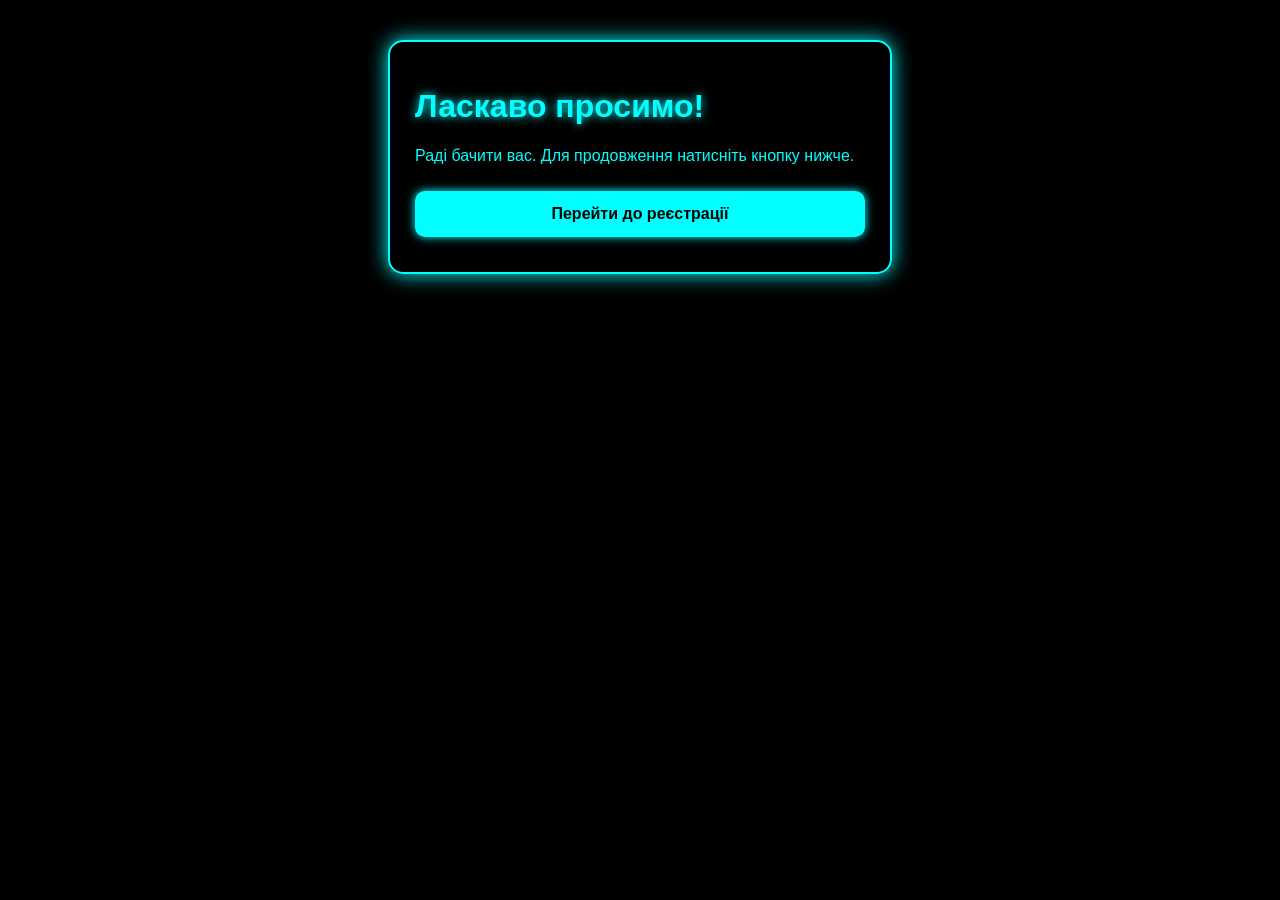
==== index.html @ 20db985f "Add files via upload" ====
<!DOCTYPE html>
<html lang="uk">
<head>
    <meta charset="UTF-8">
    <meta name="viewport" content="width=device-width, initial-scale=1.0">
    <title>Вітаємо!</title>
    <link rel="stylesheet" href="style.css">
</head>
<body>

<div class="container">
    <h1>Ласкаво просимо!</h1>
    <p>Раді бачити вас. Для продовження натисніть кнопку нижче.</p>

    <button onclick="openRegister()">Перейти до реєстрації</button>
</div>

<script>
    function openRegister() {
        window.location.href = "register.html";
    }

    const tg = window.Telegram.WebApp;
    tg.expand();
</script>

</body>
</html>
---- style.css ----
body {
    margin: 0;
    font-family: 'Montserrat', sans-serif;
    background: #000000;
    color: #00ffff;
    display: flex;
    flex-direction: column;
    align-items: center;
    padding: 40px;
}

h1, h2 {
    color: #0ff;
    text-shadow: 0 0 10px #0ff;
}

.container {
    width: 90%;
    max-width: 450px;
    background: rgba(0, 0, 0, 0.7);
    border: 2px solid #0ff;
    border-radius: 15px;
    padding: 25px;
    box-shadow: 0 0 20px #0ff;
}

input, button {
    width: 100%;
    padding: 14px;
    margin: 10px 0;
    border-radius: 10px;
    border: none;
    outline: none;
    font-size: 16px;
}

input {
    background: #111;
    color: #0ff;
    border: 1px solid #0ff;
}

button {
    background: #00ffff;
    color: #000;
    font-weight: bold;
    cursor: pointer;
    box-shadow: 0 0 10px #0ff;
    transition: 0.2s;
}

button:hover {
    box-shadow: 0 0 20px #00e6e6;
    transform: scale(1.03);
}

.error {
    color: #ff0066;
    font-size: 14px;
    margin-top: -5px;
}

img.preview {
    width: 100%;
    margin-top: 10px;
    border-radius: 15px;
    box-shadow: 0 0 15px #0ff;
}
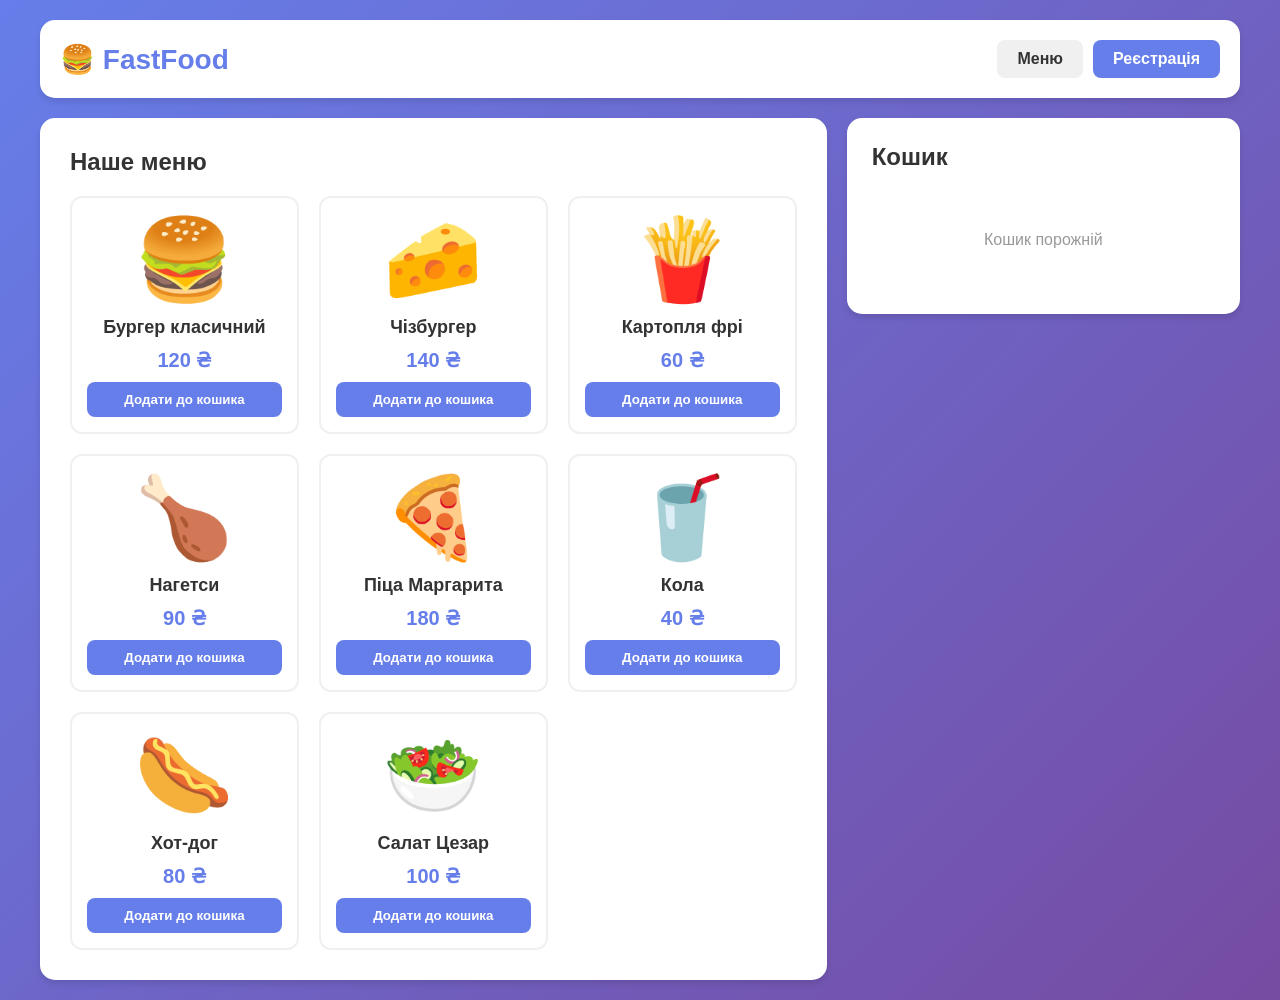
==== commit db1a1346: "Add files via upload" ====
--- a/index.html
+++ b/index.html
@@ -3,26 +3,555 @@
 <head>
     <meta charset="UTF-8">
     <meta name="viewport" content="width=device-width, initial-scale=1.0">
-    <title>Вітаємо!</title>
-    <link rel="stylesheet" href="style.css">
+    <title>FastFood - Замовлення фастфуду</title>
+    <style>
+        * {
+            margin: 0;
+            padding: 0;
+            box-sizing: border-box;
+        }
+
+        body {
+            font-family: 'Segoe UI', Tahoma, Geneva, Verdana, sans-serif;
+            background: linear-gradient(135deg, #667eea 0%, #764ba2 100%);
+            min-height: 100vh;
+            padding: 20px;
+        }
+
+        .container {
+            max-width: 1200px;
+            margin: 0 auto;
+        }
+
+        header {
+            background: white;
+            padding: 20px;
+            border-radius: 15px;
+            margin-bottom: 20px;
+            box-shadow: 0 4px 6px rgba(0,0,0,0.1);
+            display: flex;
+            justify-content: space-between;
+            align-items: center;
+        }
+
+        .logo {
+            font-size: 28px;
+            font-weight: bold;
+            color: #667eea;
+        }
+
+        .nav-buttons {
+            display: flex;
+            gap: 10px;
+        }
+
+        .btn {
+            padding: 10px 20px;
+            border: none;
+            border-radius: 8px;
+            cursor: pointer;
+            font-size: 16px;
+            transition: all 0.3s;
+            font-weight: 600;
+        }
+
+        .btn-primary {
+            background: #667eea;
+            color: white;
+        }
+
+        .btn-primary:hover {
+            background: #5568d3;
+            transform: translateY(-2px);
+        }
+
+        .btn-secondary {
+            background: #f0f0f0;
+            color: #333;
+        }
+
+        .btn-secondary:hover {
+            background: #e0e0e0;
+        }
+
+        .main-content {
+            display: grid;
+            grid-template-columns: 2fr 1fr;
+            gap: 20px;
+        }
+
+        .menu-section {
+            background: white;
+            padding: 30px;
+            border-radius: 15px;
+            box-shadow: 0 4px 6px rgba(0,0,0,0.1);
+        }
+
+        .section-title {
+            font-size: 24px;
+            margin-bottom: 20px;
+            color: #333;
+        }
+
+        .menu-grid {
+            display: grid;
+            grid-template-columns: repeat(auto-fill, minmax(200px, 1fr));
+            gap: 20px;
+        }
+
+        .menu-item {
+            border: 2px solid #f0f0f0;
+            border-radius: 12px;
+            padding: 15px;
+            text-align: center;
+            transition: all 0.3s;
+            cursor: pointer;
+        }
+
+        .menu-item:hover {
+            border-color: #667eea;
+            transform: translateY(-5px);
+            box-shadow: 0 6px 12px rgba(102, 126, 234, 0.2);
+        }
+
+        .menu-item img {
+            width: 100%;
+            height: 150px;
+            object-fit: cover;
+            border-radius: 8px;
+            margin-bottom: 10px;
+            background: linear-gradient(135deg, #667eea 0%, #764ba2 100%);
+        }
+
+        .menu-item h3 {
+            font-size: 18px;
+            margin-bottom: 8px;
+            color: #333;
+        }
+
+        .menu-item .price {
+            font-size: 20px;
+            font-weight: bold;
+            color: #667eea;
+            margin: 10px 0;
+        }
+
+        .add-to-cart {
+            width: 100%;
+            padding: 10px;
+            background: #667eea;
+            color: white;
+            border: none;
+            border-radius: 8px;
+            cursor: pointer;
+            font-weight: 600;
+            transition: all 0.3s;
+        }
+
+        .add-to-cart:hover {
+            background: #5568d3;
+        }
+
+        .sidebar {
+            display: flex;
+            flex-direction: column;
+            gap: 20px;
+        }
+
+        .cart-section, .register-section {
+            background: white;
+            padding: 25px;
+            border-radius: 15px;
+            box-shadow: 0 4px 6px rgba(0,0,0,0.1);
+        }
+
+        .cart-item {
+            display: flex;
+            justify-content: space-between;
+            align-items: center;
+            padding: 15px;
+            border-bottom: 1px solid #f0f0f0;
+        }
+
+        .cart-item:last-child {
+            border-bottom: none;
+        }
+
+        .cart-item-info {
+            flex: 1;
+        }
+
+        .cart-item-name {
+            font-weight: 600;
+            margin-bottom: 5px;
+        }
+
+        .cart-item-price {
+            color: #667eea;
+            font-weight: bold;
+        }
+
+        .cart-item-controls {
+            display: flex;
+            align-items: center;
+            gap: 10px;
+        }
+
+        .quantity-btn {
+            width: 30px;
+            height: 30px;
+            border: 1px solid #ddd;
+            background: white;
+            border-radius: 5px;
+            cursor: pointer;
+            font-size: 18px;
+        }
+
+        .quantity {
+            font-weight: 600;
+            min-width: 30px;
+            text-align: center;
+        }
+
+        .cart-total {
+            margin-top: 20px;
+            padding-top: 20px;
+            border-top: 2px solid #f0f0f0;
+            display: flex;
+            justify-content: space-between;
+            font-size: 20px;
+            font-weight: bold;
+        }
+
+        .order-btn {
+            width: 100%;
+            padding: 15px;
+            margin-top: 15px;
+            background: #764ba2;
+            color: white;
+            border: none;
+            border-radius: 8px;
+            font-size: 18px;
+            font-weight: bold;
+            cursor: pointer;
+            transition: all 0.3s;
+        }
+
+        .order-btn:hover {
+            background: #653a8a;
+            transform: translateY(-2px);
+        }
+
+        .order-btn:disabled {
+            background: #ccc;
+            cursor: not-allowed;
+        }
+
+        .form-group {
+            margin-bottom: 20px;
+        }
+
+        .form-group label {
+            display: block;
+            margin-bottom: 8px;
+            font-weight: 600;
+            color: #333;
+        }
+
+        .form-group input {
+            width: 100%;
+            padding: 12px;
+            border: 2px solid #f0f0f0;
+            border-radius: 8px;
+            font-size: 16px;
+            transition: all 0.3s;
+        }
+
+        .form-group input:focus {
+            outline: none;
+            border-color: #667eea;
+        }
+
+        .register-btn {
+            width: 100%;
+            padding: 15px;
+            background: #667eea;
+            color: white;
+            border: none;
+            border-radius: 8px;
+            font-size: 18px;
+            font-weight: bold;
+            cursor: pointer;
+            transition: all 0.3s;
+        }
+
+        .register-btn:hover {
+            background: #5568d3;
+        }
+
+        .hidden {
+            display: none;
+        }
+
+        .empty-cart {
+            text-align: center;
+            padding: 40px 20px;
+            color: #999;
+        }
+
+        .success-message {
+            background: #4caf50;
+            color: white;
+            padding: 15px;
+            border-radius: 8px;
+            margin-bottom: 20px;
+            text-align: center;
+        }
+
+        @media (max-width: 768px) {
+            .main-content {
+                grid-template-columns: 1fr;
+            }
+
+            header {
+                flex-direction: column;
+                gap: 15px;
+            }
+
+            .nav-buttons {
+                width: 100%;
+                flex-direction: column;
+            }
+
+            .btn {
+                width: 100%;
+            }
+        }
+    </style>
 </head>
 <body>
-
-<div class="container">
-    <h1>Ласкаво просимо!</h1>
-    <p>Раді бачити вас. Для продовження натисніть кнопку нижче.</p>
-
-    <button onclick="openRegister()">Перейти до реєстрації</button>
-</div>
-
-<script>
-    function openRegister() {
-        window.location.href = "register.html";
-    }
-
-    const tg = window.Telegram.WebApp;
-    tg.expand();
-</script>
-
+    <div class="container">
+        <header>
+            <div class="logo">🍔 FastFood</div>
+            <div class="nav-buttons">
+                <button class="btn btn-secondary" onclick="showMenu()">Меню</button>
+                <button class="btn btn-primary" onclick="showRegister()">Реєстрація</button>
+            </div>
+        </header>
+
+        <div class="main-content">
+            <div class="menu-section" id="menuSection">
+                <h2 class="section-title">Наше меню</h2>
+                <div class="menu-grid" id="menuGrid">
+                    <!-- Меню буде додано через JavaScript -->
+                </div>
+            </div>
+
+            <div class="sidebar">
+                <div class="cart-section">
+                    <h2 class="section-title">Кошик</h2>
+                    <div id="cartItems">
+                        <div class="empty-cart">Кошик порожній</div>
+                    </div>
+                    <div class="cart-total hidden" id="cartTotal">
+                        <span>Всього:</span>
+                        <span id="totalPrice">0 ₴</span>
+                    </div>
+                    <button class="order-btn hidden" id="orderBtn" onclick="placeOrder()">Замовити</button>
+                </div>
+
+                <div class="register-section hidden" id="registerSection">
+                    <h2 class="section-title">Реєстрація</h2>
+                    <div id="registerMessage"></div>
+                    <form id="registerForm" onsubmit="handleRegister(event)">
+                        <div class="form-group">
+                            <label for="name">Ім'я</label>
+                            <input type="text" id="name" name="name" required>
+                        </div>
+                        <div class="form-group">
+                            <label for="email">Email</label>
+                            <input type="email" id="email" name="email" required>
+                        </div>
+                        <div class="form-group">
+                            <label for="phone">Телефон</label>
+                            <input type="tel" id="phone" name="phone" required>
+                        </div>
+                        <div class="form-group">
+                            <label for="address">Адреса доставки</label>
+                            <input type="text" id="address" name="address" required>
+                        </div>
+                        <button type="submit" class="register-btn">Зареєструватися</button>
+                    </form>
+                </div>
+            </div>
+        </div>
+    </div>
+
+    <script>
+        // Дані меню
+        const menuItems = [
+            { id: 1, name: 'Бургер класичний', price: 120, image: '🍔' },
+            { id: 2, name: 'Чізбургер', price: 140, image: '🧀' },
+            { id: 3, name: 'Картопля фрі', price: 60, image: '🍟' },
+            { id: 4, name: 'Нагетси', price: 90, image: '🍗' },
+            { id: 5, name: 'Піца Маргарита', price: 180, image: '🍕' },
+            { id: 6, name: 'Кола', price: 40, image: '🥤' },
+            { id: 7, name: 'Хот-дог', price: 80, image: '🌭' },
+            { id: 8, name: 'Салат Цезар', price: 100, image: '🥗' }
+        ];
+
+        let cart = [];
+        let registeredUsers = JSON.parse(localStorage.getItem('registeredUsers') || '[]');
+
+        // Ініціалізація
+        function init() {
+            renderMenu();
+            updateCart();
+        }
+
+        // Відображення меню
+        function renderMenu() {
+            const menuGrid = document.getElementById('menuGrid');
+            menuGrid.innerHTML = menuItems.map(item => `
+                <div class="menu-item">
+                    <div style="font-size: 80px; margin-bottom: 10px;">${item.image}</div>
+                    <h3>${item.name}</h3>
+                    <div class="price">${item.price} ₴</div>
+                    <button class="add-to-cart" onclick="addToCart(${item.id})">Додати до кошика</button>
+                </div>
+            `).join('');
+        }
+
+        // Додавання до кошика
+        function addToCart(itemId) {
+            const item = menuItems.find(i => i.id === itemId);
+            const existingItem = cart.find(i => i.id === itemId);
+
+            if (existingItem) {
+                existingItem.quantity++;
+            } else {
+                cart.push({ ...item, quantity: 1 });
+            }
+
+            updateCart();
+        }
+
+        // Оновлення кошика
+        function updateCart() {
+            const cartItems = document.getElementById('cartItems');
+            const cartTotal = document.getElementById('cartTotal');
+            const orderBtn = document.getElementById('orderBtn');
+            const totalPrice = document.getElementById('totalPrice');
+
+            if (cart.length === 0) {
+                cartItems.innerHTML = '<div class="empty-cart">Кошик порожній</div>';
+                cartTotal.classList.add('hidden');
+                orderBtn.classList.add('hidden');
+            } else {
+                cartItems.innerHTML = cart.map(item => `
+                    <div class="cart-item">
+                        <div class="cart-item-info">
+                            <div class="cart-item-name">${item.name}</div>
+                            <div class="cart-item-price">${item.price} ₴</div>
+                        </div>
+                        <div class="cart-item-controls">
+                            <button class="quantity-btn" onclick="changeQuantity(${item.id}, -1)">-</button>
+                            <span class="quantity">${item.quantity}</span>
+                            <button class="quantity-btn" onclick="changeQuantity(${item.id}, 1)">+</button>
+                        </div>
+                    </div>
+                `).join('');
+
+                const total = cart.reduce((sum, item) => sum + (item.price * item.quantity), 0);
+                totalPrice.textContent = `${total} ₴`;
+                cartTotal.classList.remove('hidden');
+                orderBtn.classList.remove('hidden');
+            }
+        }
+
+        // Зміна кількості
+        function changeQuantity(itemId, change) {
+            const item = cart.find(i => i.id === itemId);
+            if (item) {
+                item.quantity += change;
+                if (item.quantity <= 0) {
+                    cart = cart.filter(i => i.id !== itemId);
+                }
+                updateCart();
+            }
+        }
+
+        // Показати меню
+        function showMenu() {
+            document.getElementById('menuSection').classList.remove('hidden');
+            document.getElementById('registerSection').classList.add('hidden');
+        }
+
+        // Показати реєстрацію
+        function showRegister() {
+            document.getElementById('menuSection').classList.add('hidden');
+            document.getElementById('registerSection').classList.remove('hidden');
+        }
+
+        // Обробка реєстрації
+        function handleRegister(event) {
+            event.preventDefault();
+            const formData = new FormData(event.target);
+            const userData = {
+                name: formData.get('name'),
+                email: formData.get('email'),
+                phone: formData.get('phone'),
+                address: formData.get('address'),
+                registeredAt: new Date().toISOString()
+            };
+
+            registeredUsers.push(userData);
+            localStorage.setItem('registeredUsers', JSON.stringify(registeredUsers));
+
+            const messageDiv = document.getElementById('registerMessage');
+            messageDiv.innerHTML = '<div class="success-message">✅ Реєстрація успішна! Тепер ви можете робити замовлення.</div>';
+            
+            event.target.reset();
+            
+            setTimeout(() => {
+                showMenu();
+                messageDiv.innerHTML = '';
+            }, 2000);
+        }
+
+        // Оформити замовлення
+        function placeOrder() {
+            if (cart.length === 0) {
+                alert('Кошик порожній!');
+                return;
+            }
+
+            if (registeredUsers.length === 0) {
+                alert('Будь ласка, спочатку зареєструйтеся!');
+                showRegister();
+                return;
+            }
+
+            const total = cart.reduce((sum, item) => sum + (item.price * item.quantity), 0);
+            const order = {
+                items: cart,
+                total: total,
+                user: registeredUsers[registeredUsers.length - 1],
+                orderDate: new Date().toISOString()
+            };
+
+            const orders = JSON.parse(localStorage.getItem('orders') || '[]');
+            orders.push(order);
+            localStorage.setItem('orders', JSON.stringify(orders));
+
+            alert(`✅ Замовлення оформлено!\nВсього: ${total} ₴\nОчікуйте доставку за адресою: ${order.user.address}`);
+            
+            cart = [];
+            updateCart();
+        }
+
+        // Ініціалізація при завантаженні
+        init();
+    </script>
 </body>
 </html>
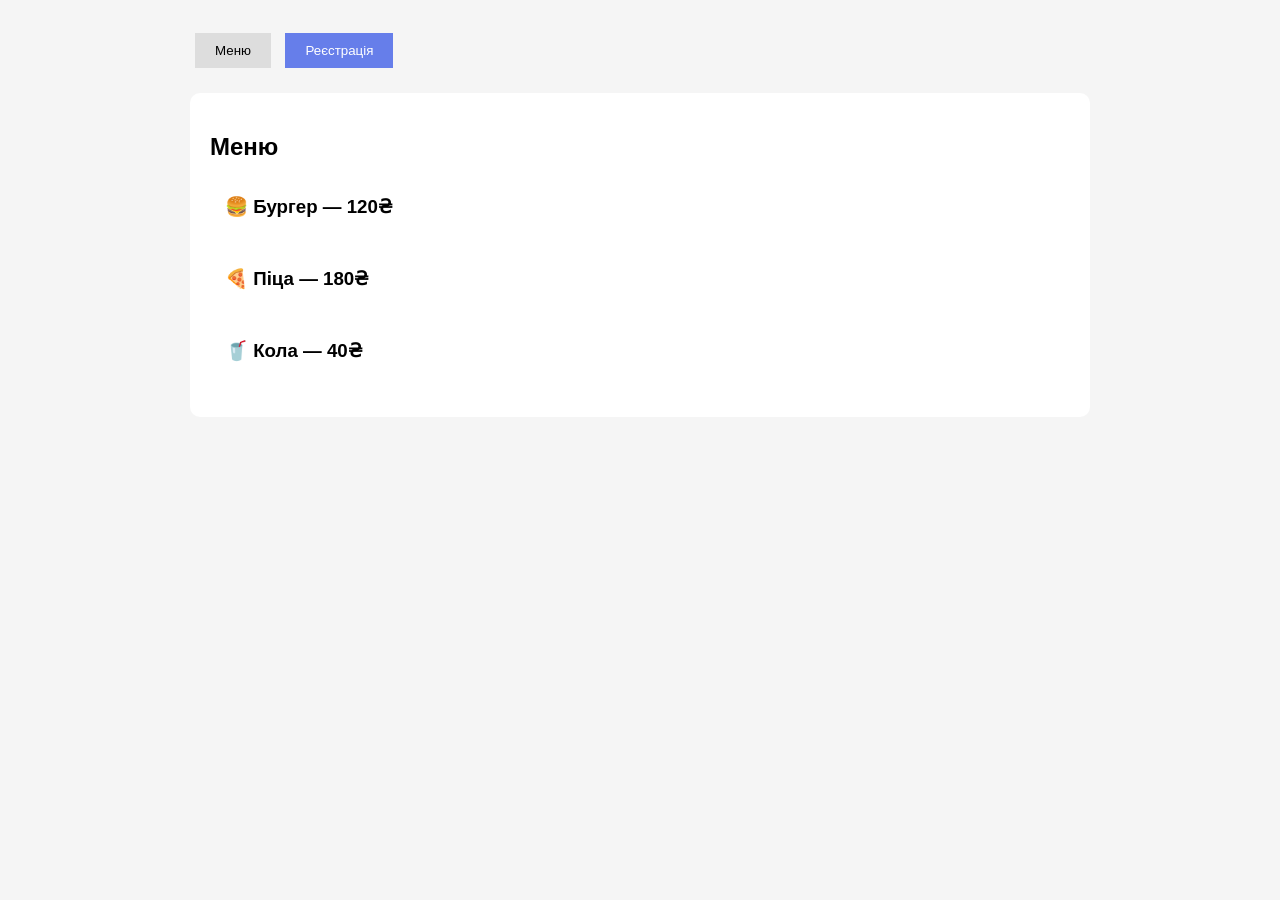
==== commit de1abefa: "Update index.html" ====
--- a/index.html
+++ b/index.html
@@ -3,555 +3,102 @@
 <head>
     <meta charset="UTF-8">
     <meta name="viewport" content="width=device-width, initial-scale=1.0">
-    <title>FastFood - Замовлення фастфуду</title>
+    <title>FastFood Реєстрація</title>
+
     <style>
-        * {
-            margin: 0;
-            padding: 0;
-            box-sizing: border-box;
-        }
+        body { font-family: Arial; background:#f5f5f5; padding:20px; }
+        .container { max-width: 900px; margin:auto; }
+        .btn { padding:10px 20px; border:none; margin:5px; cursor:pointer; }
+        .btn-primary { background:#667eea; color:white; }
+        .btn-secondary { background:#ddd; }
 
-        body {
-            font-family: 'Segoe UI', Tahoma, Geneva, Verdana, sans-serif;
-            background: linear-gradient(135deg, #667eea 0%, #764ba2 100%);
-            min-height: 100vh;
-            padding: 20px;
-        }
+        .section { background:white; padding:20px; border-radius:10px; margin-top:20px; }
+        .hidden { display:none; }
 
-        .container {
-            max-width: 1200px;
-            margin: 0 auto;
-        }
+        .menu-card { background:white; padding:15px; border-radius:10px; margin-bottom:10px; }
+        .menu-card h3 { margin:0 0 10px; }
+        
+        .form-group { margin-bottom:15px; }
+        label { display:block; margin-bottom:5px; }
+        input { width:100%; padding:10px; font-size:16px; border-radius:8px; border:1px solid #ccc; }
 
-        header {
-            background: white;
-            padding: 20px;
-            border-radius: 15px;
-            margin-bottom: 20px;
-            box-shadow: 0 4px 6px rgba(0,0,0,0.1);
-            display: flex;
-            justify-content: space-between;
-            align-items: center;
-        }
-
-        .logo {
-            font-size: 28px;
-            font-weight: bold;
-            color: #667eea;
-        }
-
-        .nav-buttons {
-            display: flex;
-            gap: 10px;
-        }
-
-        .btn {
-            padding: 10px 20px;
-            border: none;
-            border-radius: 8px;
-            cursor: pointer;
-            font-size: 16px;
-            transition: all 0.3s;
-            font-weight: 600;
-        }
-
-        .btn-primary {
-            background: #667eea;
-            color: white;
-        }
-
-        .btn-primary:hover {
-            background: #5568d3;
-            transform: translateY(-2px);
-        }
-
-        .btn-secondary {
-            background: #f0f0f0;
-            color: #333;
-        }
-
-        .btn-secondary:hover {
-            background: #e0e0e0;
-        }
-
-        .main-content {
-            display: grid;
-            grid-template-columns: 2fr 1fr;
-            gap: 20px;
-        }
-
-        .menu-section {
-            background: white;
-            padding: 30px;
-            border-radius: 15px;
-            box-shadow: 0 4px 6px rgba(0,0,0,0.1);
-        }
-
-        .section-title {
-            font-size: 24px;
-            margin-bottom: 20px;
-            color: #333;
-        }
-
-        .menu-grid {
-            display: grid;
-            grid-template-columns: repeat(auto-fill, minmax(200px, 1fr));
-            gap: 20px;
-        }
-
-        .menu-item {
-            border: 2px solid #f0f0f0;
-            border-radius: 12px;
-            padding: 15px;
-            text-align: center;
-            transition: all 0.3s;
-            cursor: pointer;
-        }
-
-        .menu-item:hover {
-            border-color: #667eea;
-            transform: translateY(-5px);
-            box-shadow: 0 6px 12px rgba(102, 126, 234, 0.2);
-        }
-
-        .menu-item img {
-            width: 100%;
-            height: 150px;
-            object-fit: cover;
-            border-radius: 8px;
-            margin-bottom: 10px;
-            background: linear-gradient(135deg, #667eea 0%, #764ba2 100%);
-        }
-
-        .menu-item h3 {
-            font-size: 18px;
-            margin-bottom: 8px;
-            color: #333;
-        }
-
-        .menu-item .price {
-            font-size: 20px;
-            font-weight: bold;
-            color: #667eea;
-            margin: 10px 0;
-        }
-
-        .add-to-cart {
-            width: 100%;
-            padding: 10px;
-            background: #667eea;
-            color: white;
-            border: none;
-            border-radius: 8px;
-            cursor: pointer;
-            font-weight: 600;
-            transition: all 0.3s;
-        }
-
-        .add-to-cart:hover {
-            background: #5568d3;
-        }
-
-        .sidebar {
-            display: flex;
-            flex-direction: column;
-            gap: 20px;
-        }
-
-        .cart-section, .register-section {
-            background: white;
-            padding: 25px;
-            border-radius: 15px;
-            box-shadow: 0 4px 6px rgba(0,0,0,0.1);
-        }
-
-        .cart-item {
-            display: flex;
-            justify-content: space-between;
-            align-items: center;
-            padding: 15px;
-            border-bottom: 1px solid #f0f0f0;
-        }
-
-        .cart-item:last-child {
-            border-bottom: none;
-        }
-
-        .cart-item-info {
-            flex: 1;
-        }
-
-        .cart-item-name {
-            font-weight: 600;
-            margin-bottom: 5px;
-        }
-
-        .cart-item-price {
-            color: #667eea;
-            font-weight: bold;
-        }
-
-        .cart-item-controls {
-            display: flex;
-            align-items: center;
-            gap: 10px;
-        }
-
-        .quantity-btn {
-            width: 30px;
-            height: 30px;
-            border: 1px solid #ddd;
-            background: white;
-            border-radius: 5px;
-            cursor: pointer;
-            font-size: 18px;
-        }
-
-        .quantity {
-            font-weight: 600;
-            min-width: 30px;
-            text-align: center;
-        }
-
-        .cart-total {
-            margin-top: 20px;
-            padding-top: 20px;
-            border-top: 2px solid #f0f0f0;
-            display: flex;
-            justify-content: space-between;
-            font-size: 20px;
-            font-weight: bold;
-        }
-
-        .order-btn {
-            width: 100%;
-            padding: 15px;
-            margin-top: 15px;
-            background: #764ba2;
-            color: white;
-            border: none;
-            border-radius: 8px;
-            font-size: 18px;
-            font-weight: bold;
-            cursor: pointer;
-            transition: all 0.3s;
-        }
-
-        .order-btn:hover {
-            background: #653a8a;
-            transform: translateY(-2px);
-        }
-
-        .order-btn:disabled {
-            background: #ccc;
-            cursor: not-allowed;
-        }
-
-        .form-group {
-            margin-bottom: 20px;
-        }
-
-        .form-group label {
-            display: block;
-            margin-bottom: 8px;
-            font-weight: 600;
-            color: #333;
-        }
-
-        .form-group input {
-            width: 100%;
-            padding: 12px;
-            border: 2px solid #f0f0f0;
-            border-radius: 8px;
-            font-size: 16px;
-            transition: all 0.3s;
-        }
-
-        .form-group input:focus {
-            outline: none;
-            border-color: #667eea;
-        }
-
-        .register-btn {
-            width: 100%;
-            padding: 15px;
-            background: #667eea;
-            color: white;
-            border: none;
-            border-radius: 8px;
-            font-size: 18px;
-            font-weight: bold;
-            cursor: pointer;
-            transition: all 0.3s;
-        }
-
-        .register-btn:hover {
-            background: #5568d3;
-        }
-
-        .hidden {
-            display: none;
-        }
-
-        .empty-cart {
-            text-align: center;
-            padding: 40px 20px;
-            color: #999;
-        }
-
-        .success-message {
-            background: #4caf50;
-            color: white;
-            padding: 15px;
-            border-radius: 8px;
-            margin-bottom: 20px;
-            text-align: center;
-        }
-
-        @media (max-width: 768px) {
-            .main-content {
-                grid-template-columns: 1fr;
-            }
-
-            header {
-                flex-direction: column;
-                gap: 15px;
-            }
-
-            .nav-buttons {
-                width: 100%;
-                flex-direction: column;
-            }
-
-            .btn {
-                width: 100%;
-            }
-        }
+        .register-btn { background:#667eea; color:white; width:100%; padding:15px; border:none; border-radius:8px; font-size:18px; margin-top:15px; cursor:pointer; }
     </style>
 </head>
+
 <body>
-    <div class="container">
-        <header>
-            <div class="logo">🍔 FastFood</div>
-            <div class="nav-buttons">
-                <button class="btn btn-secondary" onclick="showMenu()">Меню</button>
-                <button class="btn btn-primary" onclick="showRegister()">Реєстрація</button>
-            </div>
-        </header>
+<div class="container">
 
-        <div class="main-content">
-            <div class="menu-section" id="menuSection">
-                <h2 class="section-title">Наше меню</h2>
-                <div class="menu-grid" id="menuGrid">
-                    <!-- Меню буде додано через JavaScript -->
-                </div>
+    <button class="btn btn-secondary" onclick="showMenu()">Меню</button>
+    <button class="btn btn-primary" onclick="showRegister()">Реєстрація</button>
+
+    <!-- ▶️ Меню -->
+    <div id="menuSection" class="section">
+        <h2>Меню</h2>
+        <div class="menu-card"><h3>🍔 Бургер — 120₴</h3></div>
+        <div class="menu-card"><h3>🍕 Піца — 180₴</h3></div>
+        <div class="menu-card"><h3>🥤 Кола — 40₴</h3></div>
+    </div>
+
+    <!-- ▶️ Реєстрація -->
+    <div id="registerSection" class="section hidden">
+        <h2>Реєстрація</h2>
+
+        <form id="registerForm" onsubmit="handleRegister(event)">
+            <div class="form-group">
+                <label>Імʼя</label>
+                <input type="text" id="name" name="name" required>
             </div>
 
-            <div class="sidebar">
-                <div class="cart-section">
-                    <h2 class="section-title">Кошик</h2>
-                    <div id="cartItems">
-                        <div class="empty-cart">Кошик порожній</div>
-                    </div>
-                    <div class="cart-total hidden" id="cartTotal">
-                        <span>Всього:</span>
-                        <span id="totalPrice">0 ₴</span>
-                    </div>
-                    <button class="order-btn hidden" id="orderBtn" onclick="placeOrder()">Замовити</button>
-                </div>
+            <div class="form-group">
+                <label>Email</label>
+                <input type="email" id="email" name="email" required>
+            </div>
 
-                <div class="register-section hidden" id="registerSection">
-                    <h2 class="section-title">Реєстрація</h2>
-                    <div id="registerMessage"></div>
-                    <form id="registerForm" onsubmit="handleRegister(event)">
-                        <div class="form-group">
-                            <label for="name">Ім'я</label>
-                            <input type="text" id="name" name="name" required>
-                        </div>
-                        <div class="form-group">
-                            <label for="email">Email</label>
-                            <input type="email" id="email" name="email" required>
-                        </div>
-                        <div class="form-group">
-                            <label for="phone">Телефон</label>
-                            <input type="tel" id="phone" name="phone" required>
-                        </div>
-                        <div class="form-group">
-                            <label for="address">Адреса доставки</label>
-                            <input type="text" id="address" name="address" required>
-                        </div>
-                        <button type="submit" class="register-btn">Зареєструватися</button>
-                    </form>
-                </div>
+            <div class="form-group">
+                <label>Телефон</label>
+                <input type="tel" id="phone" name="phone" required>
             </div>
-        </div>
+
+            <button type="submit" class="register-btn">Зареєструватися</button>
+        </form>
     </div>
 
-    <script>
-        // Дані меню
-        const menuItems = [
-            { id: 1, name: 'Бургер класичний', price: 120, image: '🍔' },
-            { id: 2, name: 'Чізбургер', price: 140, image: '🧀' },
-            { id: 3, name: 'Картопля фрі', price: 60, image: '🍟' },
-            { id: 4, name: 'Нагетси', price: 90, image: '🍗' },
-            { id: 5, name: 'Піца Маргарита', price: 180, image: '🍕' },
-            { id: 6, name: 'Кола', price: 40, image: '🥤' },
-            { id: 7, name: 'Хот-дог', price: 80, image: '🌭' },
-            { id: 8, name: 'Салат Цезар', price: 100, image: '🥗' }
-        ];
+</div>
 
-        let cart = [];
-        let registeredUsers = JSON.parse(localStorage.getItem('registeredUsers') || '[]');
+<script>
+    // ▶️ Отримуємо імʼя з URL
+    const params = new URLSearchParams(window.location.search);
+    const tgName = params.get("name") || "";
+    document.addEventListener("DOMContentLoaded", () => {
+        document.getElementById("name").value = tgName;
+    });
 
-        // Ініціалізація
-        function init() {
-            renderMenu();
-            updateCart();
-        }
+    // ▶️ Переключення секцій
+    function showMenu() {
+        document.getElementById("menuSection").classList.remove("hidden");
+        document.getElementById("registerSection").classList.add("hidden");
+    }
+    function showRegister() {
+        document.getElementById("menuSection").classList.add("hidden");
+        document.getElementById("registerSection").classList.remove("hidden");
+    }
 
-        // Відображення меню
-        function renderMenu() {
-            const menuGrid = document.getElementById('menuGrid');
-            menuGrid.innerHTML = menuItems.map(item => `
-                <div class="menu-item">
-                    <div style="font-size: 80px; margin-bottom: 10px;">${item.image}</div>
-                    <h3>${item.name}</h3>
-                    <div class="price">${item.price} ₴</div>
-                    <button class="add-to-cart" onclick="addToCart(${item.id})">Додати до кошика</button>
-                </div>
-            `).join('');
-        }
+    // ▶️ Відправка даних у Telegram WebApp
+    function handleRegister(event) {
+        event.preventDefault();
 
-        // Додавання до кошика
-        function addToCart(itemId) {
-            const item = menuItems.find(i => i.id === itemId);
-            const existingItem = cart.find(i => i.id === itemId);
+        const data = {
+            name: document.getElementById("name").value,
+            email: document.getElementById("email").value,
+            phone: document.getElementById("phone").value
+        };
 
-            if (existingItem) {
-                existingItem.quantity++;
-            } else {
-                cart.push({ ...item, quantity: 1 });
-            }
+        Telegram.WebApp.sendData(JSON.stringify(data));
+        Telegram.WebApp.close();
+    }
+</script>
 
-            updateCart();
-        }
-
-        // Оновлення кошика
-        function updateCart() {
-            const cartItems = document.getElementById('cartItems');
-            const cartTotal = document.getElementById('cartTotal');
-            const orderBtn = document.getElementById('orderBtn');
-            const totalPrice = document.getElementById('totalPrice');
-
-            if (cart.length === 0) {
-                cartItems.innerHTML = '<div class="empty-cart">Кошик порожній</div>';
-                cartTotal.classList.add('hidden');
-                orderBtn.classList.add('hidden');
-            } else {
-                cartItems.innerHTML = cart.map(item => `
-                    <div class="cart-item">
-                        <div class="cart-item-info">
-                            <div class="cart-item-name">${item.name}</div>
-                            <div class="cart-item-price">${item.price} ₴</div>
-                        </div>
-                        <div class="cart-item-controls">
-                            <button class="quantity-btn" onclick="changeQuantity(${item.id}, -1)">-</button>
-                            <span class="quantity">${item.quantity}</span>
-                            <button class="quantity-btn" onclick="changeQuantity(${item.id}, 1)">+</button>
-                        </div>
-                    </div>
-                `).join('');
-
-                const total = cart.reduce((sum, item) => sum + (item.price * item.quantity), 0);
-                totalPrice.textContent = `${total} ₴`;
-                cartTotal.classList.remove('hidden');
-                orderBtn.classList.remove('hidden');
-            }
-        }
-
-        // Зміна кількості
-        function changeQuantity(itemId, change) {
-            const item = cart.find(i => i.id === itemId);
-            if (item) {
-                item.quantity += change;
-                if (item.quantity <= 0) {
-                    cart = cart.filter(i => i.id !== itemId);
-                }
-                updateCart();
-            }
-        }
-
-        // Показати меню
-        function showMenu() {
-            document.getElementById('menuSection').classList.remove('hidden');
-            document.getElementById('registerSection').classList.add('hidden');
-        }
-
-        // Показати реєстрацію
-        function showRegister() {
-            document.getElementById('menuSection').classList.add('hidden');
-            document.getElementById('registerSection').classList.remove('hidden');
-        }
-
-        // Обробка реєстрації
-        function handleRegister(event) {
-            event.preventDefault();
-            const formData = new FormData(event.target);
-            const userData = {
-                name: formData.get('name'),
-                email: formData.get('email'),
-                phone: formData.get('phone'),
-                address: formData.get('address'),
-                registeredAt: new Date().toISOString()
-            };
-
-            registeredUsers.push(userData);
-            localStorage.setItem('registeredUsers', JSON.stringify(registeredUsers));
-
-            const messageDiv = document.getElementById('registerMessage');
-            messageDiv.innerHTML = '<div class="success-message">✅ Реєстрація успішна! Тепер ви можете робити замовлення.</div>';
-            
-            event.target.reset();
-            
-            setTimeout(() => {
-                showMenu();
-                messageDiv.innerHTML = '';
-            }, 2000);
-        }
-
-        // Оформити замовлення
-        function placeOrder() {
-            if (cart.length === 0) {
-                alert('Кошик порожній!');
-                return;
-            }
-
-            if (registeredUsers.length === 0) {
-                alert('Будь ласка, спочатку зареєструйтеся!');
-                showRegister();
-                return;
-            }
-
-            const total = cart.reduce((sum, item) => sum + (item.price * item.quantity), 0);
-            const order = {
-                items: cart,
-                total: total,
-                user: registeredUsers[registeredUsers.length - 1],
-                orderDate: new Date().toISOString()
-            };
-
-            const orders = JSON.parse(localStorage.getItem('orders') || '[]');
-            orders.push(order);
-            localStorage.setItem('orders', JSON.stringify(orders));
-
-            alert(`✅ Замовлення оформлено!\nВсього: ${total} ₴\nОчікуйте доставку за адресою: ${order.user.address}`);
-            
-            cart = [];
-            updateCart();
-        }
-
-        // Ініціалізація при завантаженні
-        init();
-    </script>
+<script src="https://telegram.org/js/telegram-web-app.js"></script>
 </body>
 </html>
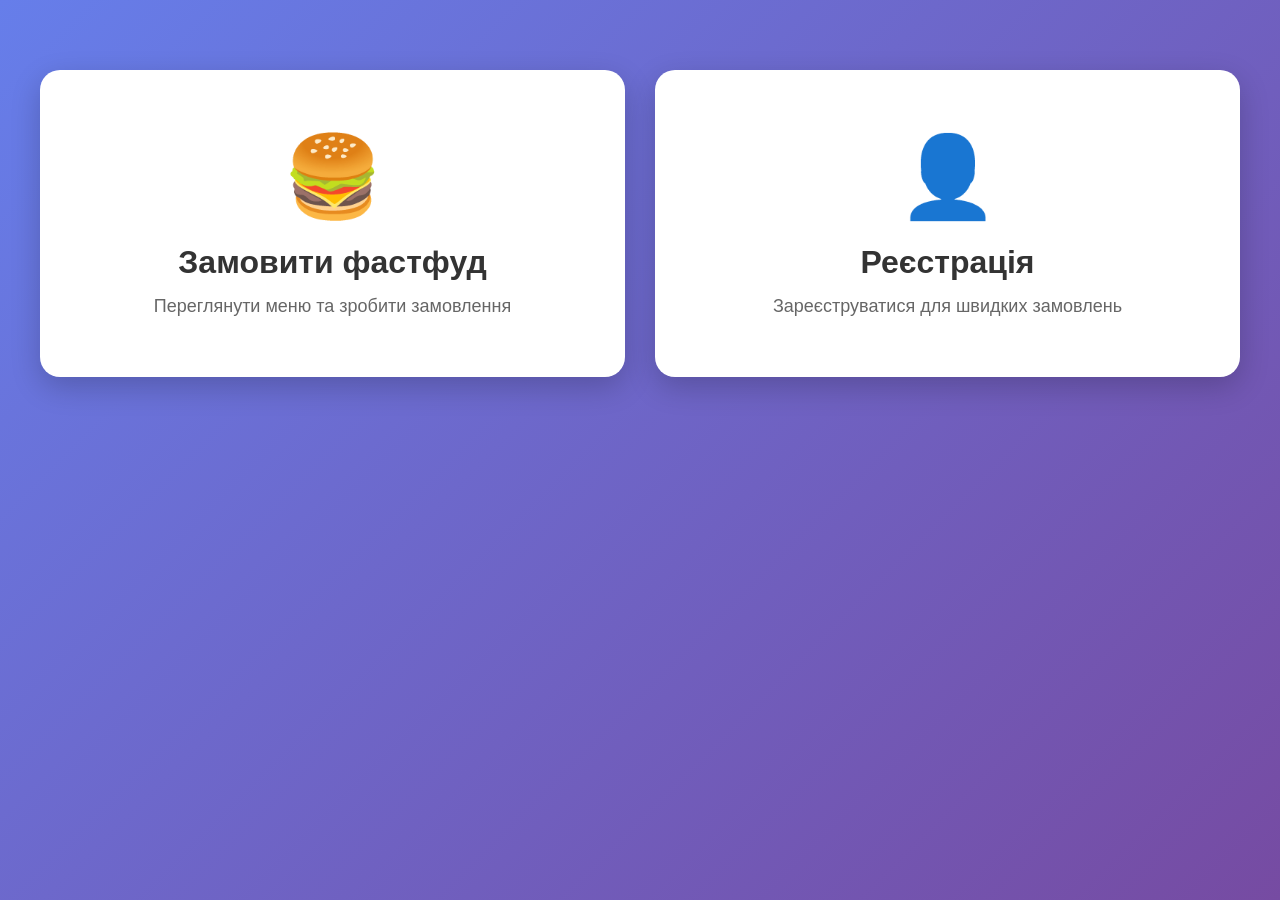
==== commit d49a5097: "Update index.html" ====
--- a/index.html
+++ b/index.html
@@ -3,102 +3,583 @@
 <head>
     <meta charset="UTF-8">
     <meta name="viewport" content="width=device-width, initial-scale=1.0">
-    <title>FastFood Реєстрація</title>
-
+    <title>FastFood - Замовлення фастфуду</title>
     <style>
-        body { font-family: Arial; background:#f5f5f5; padding:20px; }
-        .container { max-width: 900px; margin:auto; }
-        .btn { padding:10px 20px; border:none; margin:5px; cursor:pointer; }
-        .btn-primary { background:#667eea; color:white; }
-        .btn-secondary { background:#ddd; }
-
-        .section { background:white; padding:20px; border-radius:10px; margin-top:20px; }
-        .hidden { display:none; }
-
-        .menu-card { background:white; padding:15px; border-radius:10px; margin-bottom:10px; }
-        .menu-card h3 { margin:0 0 10px; }
-        
-        .form-group { margin-bottom:15px; }
-        label { display:block; margin-bottom:5px; }
-        input { width:100%; padding:10px; font-size:16px; border-radius:8px; border:1px solid #ccc; }
-
-        .register-btn { background:#667eea; color:white; width:100%; padding:15px; border:none; border-radius:8px; font-size:18px; margin-top:15px; cursor:pointer; }
+        * {
+            margin: 0;
+            padding: 0;
+            box-sizing: border-box;
+        }
+
+        body {
+            font-family: 'Segoe UI', Tahoma, Geneva, Verdana, sans-serif;
+            background: linear-gradient(135deg, #667eea 0%, #764ba2 100%);
+            min-height: 100vh;
+            padding: 20px;
+        }
+
+        .container {
+            max-width: 1200px;
+            margin: 0 auto;
+        }
+
+        /* Головні блоки-кнопки */
+        .main-blocks {
+            display: grid;
+            grid-template-columns: repeat(auto-fit, minmax(300px, 1fr));
+            gap: 30px;
+            margin-top: 50px;
+        }
+
+        .main-block {
+            background: white;
+            padding: 60px 40px;
+            border-radius: 20px;
+            text-align: center;
+            cursor: pointer;
+            transition: all 0.3s ease;
+            box-shadow: 0 10px 30px rgba(0,0,0,0.2);
+        }
+
+        .main-block:hover {
+            transform: translateY(-10px);
+            box-shadow: 0 15px 40px rgba(0,0,0,0.3);
+        }
+
+        .main-block-icon {
+            font-size: 80px;
+            margin-bottom: 20px;
+        }
+
+        .main-block-title {
+            font-size: 32px;
+            font-weight: bold;
+            color: #333;
+            margin-bottom: 15px;
+        }
+
+        .main-block-description {
+            font-size: 18px;
+            color: #666;
+        }
+
+        /* Контент секцій */
+        .content-section {
+            display: none;
+        }
+
+        .content-section.active {
+            display: block;
+        }
+
+        .back-button {
+            background: rgba(255,255,255,0.2);
+            color: white;
+            border: 2px solid white;
+            padding: 12px 25px;
+            border-radius: 10px;
+            cursor: pointer;
+            font-size: 16px;
+            font-weight: 600;
+            margin-bottom: 30px;
+            transition: all 0.3s;
+        }
+
+        .back-button:hover {
+            background: white;
+            color: #667eea;
+        }
+
+        /* Стилі для меню */
+        .menu-section {
+            background: white;
+            padding: 30px;
+            border-radius: 15px;
+            box-shadow: 0 4px 6px rgba(0,0,0,0.1);
+        }
+
+        .section-title {
+            font-size: 28px;
+            margin-bottom: 25px;
+            color: #333;
+        }
+
+        .menu-grid {
+            display: grid;
+            grid-template-columns: repeat(auto-fill, minmax(200px, 1fr));
+            gap: 20px;
+        }
+
+        .menu-item {
+            border: 2px solid #f0f0f0;
+            border-radius: 12px;
+            padding: 20px;
+            text-align: center;
+            transition: all 0.3s;
+            cursor: pointer;
+        }
+
+        .menu-item:hover {
+            border-color: #667eea;
+            transform: translateY(-5px);
+            box-shadow: 0 6px 12px rgba(102, 126, 234, 0.2);
+        }
+
+        .menu-item-icon {
+            font-size: 60px;
+            margin-bottom: 15px;
+        }
+
+        .menu-item h3 {
+            font-size: 18px;
+            margin-bottom: 10px;
+            color: #333;
+        }
+
+        .menu-item .price {
+            font-size: 22px;
+            font-weight: bold;
+            color: #667eea;
+            margin: 15px 0;
+        }
+
+        .add-to-cart {
+            width: 100%;
+            padding: 12px;
+            background: #667eea;
+            color: white;
+            border: none;
+            border-radius: 8px;
+            cursor: pointer;
+            font-weight: 600;
+            font-size: 16px;
+            transition: all 0.3s;
+        }
+
+        .add-to-cart:hover {
+            background: #5568d3;
+        }
+
+        .cart-section {
+            background: white;
+            padding: 25px;
+            border-radius: 15px;
+            box-shadow: 0 4px 6px rgba(0,0,0,0.1);
+            margin-top: 20px;
+        }
+
+        .cart-item {
+            display: flex;
+            justify-content: space-between;
+            align-items: center;
+            padding: 15px;
+            border-bottom: 1px solid #f0f0f0;
+        }
+
+        .cart-item:last-child {
+            border-bottom: none;
+        }
+
+        .cart-item-info {
+            flex: 1;
+        }
+
+        .cart-item-name {
+            font-weight: 600;
+            margin-bottom: 5px;
+        }
+
+        .cart-item-price {
+            color: #667eea;
+            font-weight: bold;
+        }
+
+        .cart-item-controls {
+            display: flex;
+            align-items: center;
+            gap: 10px;
+        }
+
+        .quantity-btn {
+            width: 35px;
+            height: 35px;
+            border: 1px solid #ddd;
+            background: white;
+            border-radius: 5px;
+            cursor: pointer;
+            font-size: 18px;
+            font-weight: bold;
+        }
+
+        .quantity {
+            font-weight: 600;
+            min-width: 30px;
+            text-align: center;
+        }
+
+        .cart-total {
+            margin-top: 20px;
+            padding-top: 20px;
+            border-top: 2px solid #f0f0f0;
+            display: flex;
+            justify-content: space-between;
+            font-size: 22px;
+            font-weight: bold;
+        }
+
+        .order-btn {
+            width: 100%;
+            padding: 15px;
+            margin-top: 15px;
+            background: #764ba2;
+            color: white;
+            border: none;
+            border-radius: 8px;
+            font-size: 18px;
+            font-weight: bold;
+            cursor: pointer;
+            transition: all 0.3s;
+        }
+
+        .order-btn:hover {
+            background: #653a8a;
+            transform: translateY(-2px);
+        }
+
+        .order-btn:disabled {
+            background: #ccc;
+            cursor: not-allowed;
+        }
+
+        .empty-cart {
+            text-align: center;
+            padding: 40px 20px;
+            color: #999;
+        }
+
+        /* Стилі для реєстрації */
+        .register-section {
+            background: white;
+            padding: 30px;
+            border-radius: 15px;
+            box-shadow: 0 4px 6px rgba(0,0,0,0.1);
+        }
+
+        .form-group {
+            margin-bottom: 20px;
+        }
+
+        .form-group label {
+            display: block;
+            margin-bottom: 8px;
+            font-weight: 600;
+            color: #333;
+            font-size: 16px;
+        }
+
+        .form-group input {
+            width: 100%;
+            padding: 12px;
+            border: 2px solid #f0f0f0;
+            border-radius: 8px;
+            font-size: 16px;
+            transition: all 0.3s;
+        }
+
+        .form-group input:focus {
+            outline: none;
+            border-color: #667eea;
+        }
+
+        .register-btn {
+            width: 100%;
+            padding: 15px;
+            background: #667eea;
+            color: white;
+            border: none;
+            border-radius: 8px;
+            font-size: 18px;
+            font-weight: bold;
+            cursor: pointer;
+            transition: all 0.3s;
+            margin-top: 10px;
+        }
+
+        .register-btn:hover {
+            background: #5568d3;
+        }
+
+        .success-message {
+            background: #4caf50;
+            color: white;
+            padding: 15px;
+            border-radius: 8px;
+            margin-bottom: 20px;
+            text-align: center;
+            font-weight: 600;
+        }
+
+        @media (max-width: 768px) {
+            .main-blocks {
+                grid-template-columns: 1fr;
+                margin-top: 30px;
+            }
+
+            .main-block {
+                padding: 40px 30px;
+            }
+
+            .menu-grid {
+                grid-template-columns: 1fr;
+            }
+        }
     </style>
 </head>
-
 <body>
-<div class="container">
-
-    <button class="btn btn-secondary" onclick="showMenu()">Меню</button>
-    <button class="btn btn-primary" onclick="showRegister()">Реєстрація</button>
-
-    <!-- ▶️ Меню -->
-    <div id="menuSection" class="section">
-        <h2>Меню</h2>
-        <div class="menu-card"><h3>🍔 Бургер — 120₴</h3></div>
-        <div class="menu-card"><h3>🍕 Піца — 180₴</h3></div>
-        <div class="menu-card"><h3>🥤 Кола — 40₴</h3></div>
+    <div class="container">
+        <!-- Головні блоки-кнопки -->
+        <div class="main-blocks" id="mainBlocks">
+            <div class="main-block" onclick="showMenuSection()">
+                <div class="main-block-icon">🍔</div>
+                <div class="main-block-title">Замовити фастфуд</div>
+                <div class="main-block-description">Переглянути меню та зробити замовлення</div>
+            </div>
+            <div class="main-block" onclick="showRegisterSection()">
+                <div class="main-block-icon">👤</div>
+                <div class="main-block-title">Реєстрація</div>
+                <div class="main-block-description">Зареєструватися для швидких замовлень</div>
+            </div>
+        </div>
+
+        <!-- Секція меню -->
+        <div class="content-section" id="menuSection">
+            <button class="back-button" onclick="showMainBlocks()">← Назад</button>
+            <div class="menu-section">
+                <h2 class="section-title">Наше меню</h2>
+                <div class="menu-grid" id="menuGrid"></div>
+            </div>
+            <div class="cart-section">
+                <h2 class="section-title">Кошик</h2>
+                <div id="cartItems">
+                    <div class="empty-cart">Кошик порожній</div>
+                </div>
+                <div class="cart-total hidden" id="cartTotal">
+                    <span>Всього:</span>
+                    <span id="totalPrice">0 ₴</span>
+                </div>
+                <button class="order-btn hidden" id="orderBtn" onclick="placeOrder()">Замовити</button>
+            </div>
+        </div>
+
+        <!-- Секція реєстрації -->
+        <div class="content-section" id="registerSection">
+            <button class="back-button" onclick="showMainBlocks()">← Назад</button>
+            <div class="register-section">
+                <h2 class="section-title">Реєстрація</h2>
+                <div id="registerMessage"></div>
+                <form id="registerForm" onsubmit="handleRegister(event)">
+                    <div class="form-group">
+                        <label for="name">Ім'я</label>
+                        <input type="text" id="name" name="name" required>
+                    </div>
+                    <div class="form-group">
+                        <label for="email">Email</label>
+                        <input type="email" id="email" name="email" required>
+                    </div>
+                    <div class="form-group">
+                        <label for="phone">Телефон</label>
+                        <input type="tel" id="phone" name="phone" required>
+                    </div>
+                    <div class="form-group">
+                        <label for="address">Адреса доставки</label>
+                        <input type="text" id="address" name="address" required>
+                    </div>
+                    <button type="submit" class="register-btn">Зареєструватися</button>
+                </form>
+            </div>
+        </div>
     </div>
 
-    <!-- ▶️ Реєстрація -->
-    <div id="registerSection" class="section hidden">
-        <h2>Реєстрація</h2>
-
-        <form id="registerForm" onsubmit="handleRegister(event)">
-            <div class="form-group">
-                <label>Імʼя</label>
-                <input type="text" id="name" name="name" required>
-            </div>
-
-            <div class="form-group">
-                <label>Email</label>
-                <input type="email" id="email" name="email" required>
-            </div>
-
-            <div class="form-group">
-                <label>Телефон</label>
-                <input type="tel" id="phone" name="phone" required>
-            </div>
-
-            <button type="submit" class="register-btn">Зареєструватися</button>
-        </form>
-    </div>
-
-</div>
-
-<script>
-    // ▶️ Отримуємо імʼя з URL
-    const params = new URLSearchParams(window.location.search);
-    const tgName = params.get("name") || "";
-    document.addEventListener("DOMContentLoaded", () => {
-        document.getElementById("name").value = tgName;
-    });
-
-    // ▶️ Переключення секцій
-    function showMenu() {
-        document.getElementById("menuSection").classList.remove("hidden");
-        document.getElementById("registerSection").classList.add("hidden");
-    }
-    function showRegister() {
-        document.getElementById("menuSection").classList.add("hidden");
-        document.getElementById("registerSection").classList.remove("hidden");
-    }
-
-    // ▶️ Відправка даних у Telegram WebApp
-    function handleRegister(event) {
-        event.preventDefault();
-
-        const data = {
-            name: document.getElementById("name").value,
-            email: document.getElementById("email").value,
-            phone: document.getElementById("phone").value
-        };
-
-        Telegram.WebApp.sendData(JSON.stringify(data));
-        Telegram.WebApp.close();
-    }
-</script>
-
-<script src="https://telegram.org/js/telegram-web-app.js"></script>
+    <script>
+        // Дані меню
+        const menuItems = [
+            { id: 1, name: 'Бургер класичний', price: 120, icon: '🍔' },
+            { id: 2, name: 'Чізбургер', price: 140, icon: '🧀' },
+            { id: 3, name: 'Картопля фрі', price: 60, icon: '🍟' },
+            { id: 4, name: 'Нагетси', price: 90, icon: '🍗' },
+            { id: 5, name: 'Піца Маргарита', price: 180, icon: '🍕' },
+            { id: 6, name: 'Кола', price: 40, icon: '🥤' },
+            { id: 7, name: 'Хот-дог', price: 80, icon: '🌭' },
+            { id: 8, name: 'Салат Цезар', price: 100, icon: '🥗' }
+        ];
+
+        let cart = [];
+        let registeredUsers = JSON.parse(localStorage.getItem('registeredUsers') || '[]');
+
+        // Отримуємо ім'я з URL (для Telegram WebApp)
+        const params = new URLSearchParams(window.location.search);
+        const tgName = params.get("name") || "";
+        if (tgName) {
+            document.addEventListener("DOMContentLoaded", () => {
+                const nameInput = document.getElementById("name");
+                if (nameInput) {
+                    nameInput.value = tgName;
+                }
+            });
+        }
+
+        // Показати головні блоки
+        function showMainBlocks() {
+            document.getElementById('mainBlocks').style.display = 'grid';
+            document.getElementById('menuSection').classList.remove('active');
+            document.getElementById('registerSection').classList.remove('active');
+        }
+
+        // Показати секцію меню
+        function showMenuSection() {
+            document.getElementById('mainBlocks').style.display = 'none';
+            document.getElementById('menuSection').classList.add('active');
+            document.getElementById('registerSection').classList.remove('active');
+            renderMenu();
+            updateCart();
+        }
+
+        // Показати секцію реєстрації
+        function showRegisterSection() {
+            document.getElementById('mainBlocks').style.display = 'none';
+            document.getElementById('registerSection').classList.add('active');
+            document.getElementById('menuSection').classList.remove('active');
+        }
+
+        // Відображення меню
+        function renderMenu() {
+            const menuGrid = document.getElementById('menuGrid');
+            menuGrid.innerHTML = menuItems.map(item => `
+                <div class="menu-item">
+                    <div class="menu-item-icon">${item.icon}</div>
+                    <h3>${item.name}</h3>
+                    <div class="price">${item.price} ₴</div>
+                    <button class="add-to-cart" onclick="addToCart(${item.id})">Додати до кошика</button>
+                </div>
+            `).join('');
+        }
+
+        // Додавання до кошика
+        function addToCart(itemId) {
+            const item = menuItems.find(i => i.id === itemId);
+            const existingItem = cart.find(i => i.id === itemId);
+
+            if (existingItem) {
+                existingItem.quantity++;
+            } else {
+                cart.push({ ...item, quantity: 1 });
+            }
+
+            updateCart();
+        }
+
+        // Оновлення кошика
+        function updateCart() {
+            const cartItems = document.getElementById('cartItems');
+            const cartTotal = document.getElementById('cartTotal');
+            const orderBtn = document.getElementById('orderBtn');
+            const totalPrice = document.getElementById('totalPrice');
+
+            if (cart.length === 0) {
+                cartItems.innerHTML = '<div class="empty-cart">Кошик порожній</div>';
+                cartTotal.classList.add('hidden');
+                orderBtn.classList.add('hidden');
+            } else {
+                cartItems.innerHTML = cart.map(item => `
+                    <div class="cart-item">
+                        <div class="cart-item-info">
+                            <div class="cart-item-name">${item.name}</div>
+                            <div class="cart-item-price">${item.price} ₴</div>
+                        </div>
+                        <div class="cart-item-controls">
+                            <button class="quantity-btn" onclick="changeQuantity(${item.id}, -1)">-</button>
+                            <span class="quantity">${item.quantity}</span>
+                            <button class="quantity-btn" onclick="changeQuantity(${item.id}, 1)">+</button>
+                        </div>
+                    </div>
+                `).join('');
+
+                const total = cart.reduce((sum, item) => sum + (item.price * item.quantity), 0);
+                totalPrice.textContent = `${total} ₴`;
+                cartTotal.classList.remove('hidden');
+                orderBtn.classList.remove('hidden');
+            }
+        }
+
+        // Зміна кількості
+        function changeQuantity(itemId, change) {
+            const item = cart.find(i => i.id === itemId);
+            if (item) {
+                item.quantity += change;
+                if (item.quantity <= 0) {
+                    cart = cart.filter(i => i.id !== itemId);
+                }
+                updateCart();
+            }
+        }
+
+        // Обробка реєстрації
+        function handleRegister(event) {
+            event.preventDefault();
+            const formData = new FormData(event.target);
+            const userData = {
+                name: formData.get('name'),
+                email: formData.get('email'),
+                phone: formData.get('phone'),
+                address: formData.get('address'),
+                registeredAt: new Date().toISOString()
+            };
+
+            registeredUsers.push(userData);
+            localStorage.setItem('registeredUsers', JSON.stringify(registeredUsers));
+
+            const messageDiv = document.getElementById('registerMessage');
+            messageDiv.innerHTML = '<div class="success-message">✅ Реєстрація успішна! Тепер ви можете робити замовлення.</div>';
+            
+            event.target.reset();
+            
+            // Якщо є Telegram WebApp, відправляємо дані
+            if (typeof Telegram !== 'undefined' && Telegram.WebApp) {
+                Telegram.WebApp.sendData(JSON.stringify(userData));
+            }
+        }
+
+        // Оформити замовлення
+        function placeOrder() {
+            if (cart.length === 0) {
+                alert('Кошик порожній!');
+                return;
+            }
+
+            if (registeredUsers.length === 0) {
+                alert('Будь ласка, спочатку зареєструйтеся!');
+                showRegisterSection();
+                return;
+            }
+
+            const total = cart.reduce((sum, item) => sum + (item.price * item.quantity), 0);
+            const order = {
+                items: cart,
+                total: total,
+                user: registeredUsers[registeredUsers.length - 1],
+                orderDate: new Date().toISOString()
+            };
+
+            const orders = JSON.parse(localStorage.getItem('orders') || '[]');
+            orders.push(order);
+            localStorage.setItem('orders', JSON.stringify(orders));
+
+            alert(`✅ Замовлення оформлено!\nВсього: ${total} ₴\nОчікуйте доставку за адресою: ${order.user.address}`);
+            
+            cart = [];
+            updateCart();
+        }
+    </script>
+    <script src="https://telegram.org/js/telegram-web-app.js"></script>
 </body>
 </html>
